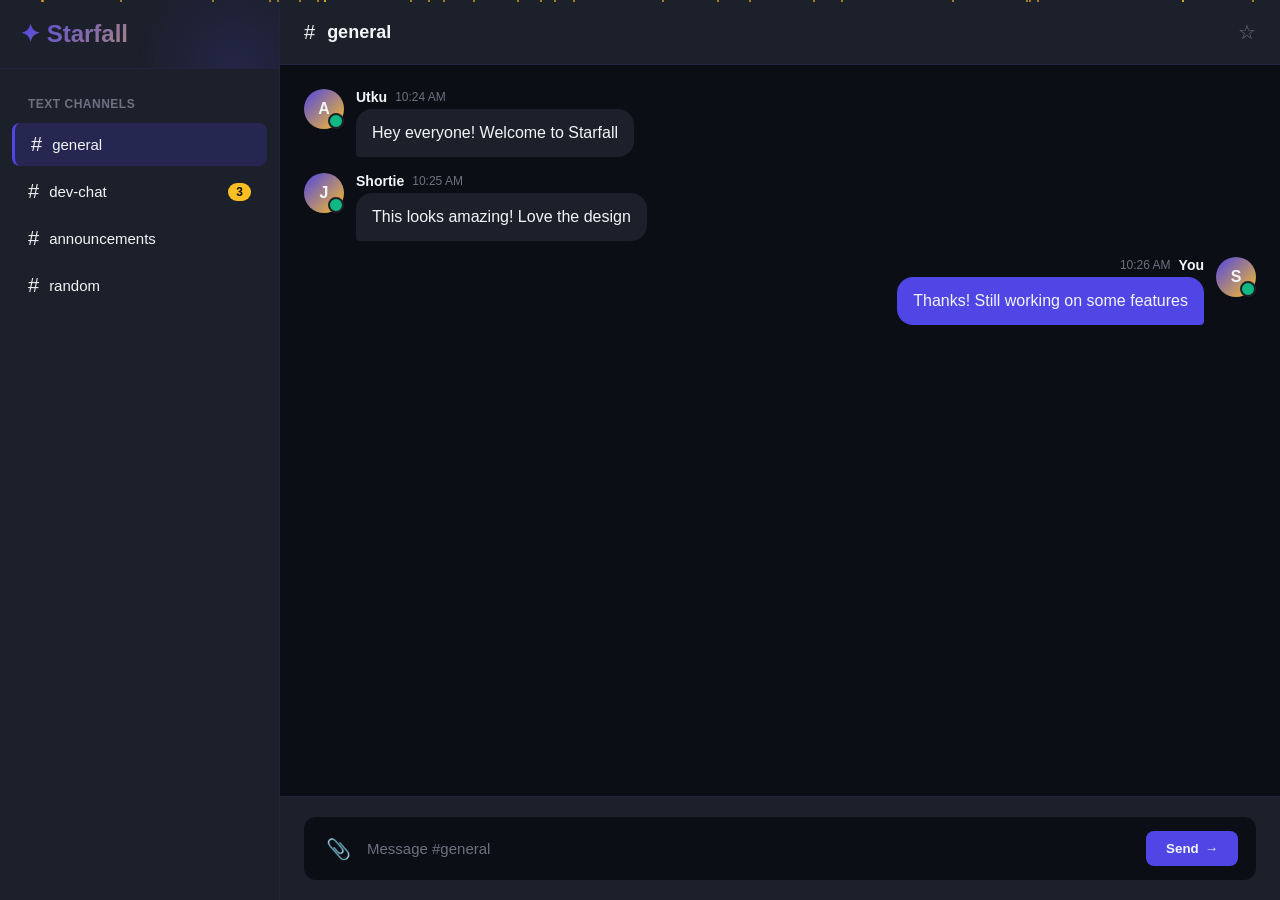
==== frontend/chat/index.html @ a6692fc6 "Finished making the Front-end for the chat :>" ====
<!DOCTYPE html>
<html lang="en">
<head>
    <meta charset="UTF-8">
    <meta name="viewport" content="width=device-width, initial-scale=1.0">
    <title>Starfall</title>
    <link rel="stylesheet" href="style.css">
</head>
<body>
    <div class="starfall-bg" id="starfallBg"></div>

    <div class="container">
        <!-- Sidebar -->
        <div class="sidebar">
            <div class="sidebar-header" onclick="toggleView()">
                <div class="app-title">✦ Starfall</div>
            </div>
            <div class="channels-list" id="sidebarContent">
                <!-- Channels View -->
                <div id="channelsView">
                    <div class="section-header">Text Channels</div>
                    <div class="channel-item active" onclick="switchChannel(this, 'general')">
                        <span class="channel-icon">#</span>
                        <span class="channel-name">general</span>
                    </div>
                    <div class="channel-item" onclick="switchChannel(this, 'dev-chat')">
                        <span class="channel-icon">#</span>
                        <span class="channel-name">dev-chat</span>
                        <span class="notification-badge">3</span>
                    </div>
                    <div class="channel-item" onclick="switchChannel(this, 'announcements')">
                        <span class="channel-icon">#</span>
                        <span class="channel-name">announcements</span>
                    </div>
                    <div class="channel-item" onclick="switchChannel(this, 'random')">
                        <span class="channel-icon">#</span>
                        <span class="channel-name">random</span>
                    </div>
                </div>

                <!-- DMs View -->
                <div id="dmsView" style="display: none;">
                    <button class="add-friend-btn" onclick="openAddFriendModal()">
                        <span>+</span>
                        <span>Add Friend</span>
                    </button>
                    
                    <div class="section-header">Direct Messages</div>
                    <div class="dm-item" onclick="openDM(this, 'Utku', 'online')">
                        <div class="dm-avatar online">A</div>
                        <span class="dm-name">Utku</span>
                        <span class="notification-badge">2</span>
                    </div>
                    <div class="dm-item" onclick="openDM(this, 'Shortie', 'online')">
                        <div class="dm-avatar online">J</div>
                        <span class="dm-name">Shortie</span>
                    </div>
                    <div class="dm-item" onclick="openDM(this, 'Merc', 'offline')">
                        <div class="dm-avatar offline">T</div>
                        <span class="dm-name">Merc</span>
                    </div>

                    <div class="section-header" style="margin-top: 24px;">Profile</div>
                    <div class="dm-item" onclick="openProfileModal()">
                        <div class="dm-avatar online">S</div>
                        <span class="dm-name">Edit Profile</span>
                    </div>
                </div>
            </div>
        </div>

        <!-- Chat Area -->
        <div class="chat-area">
            <!-- Server Chat View -->
            <div class="view-container" id="serverView">
                <div class="chat-header">
                    <span class="channel-icon">#</span>
                    <span class="chat-header-title" id="channelTitle">general</span>
                    <div class="star-icon" onclick="toggleStar(this)">☆</div>
                </div>

                <div class="messages-container" id="serverMessages">
                    <!-- Sample Messages -->
                    <div class="message">
                        <div class="avatar">A</div>
                        <div class="message-content">
                            <div class="message-header">
                                <span class="username">Utku</span>
                                <span class="timestamp">10:24 AM</span>
                            </div>
                            <div class="message-bubble">
                                Hey everyone! Welcome to Starfall 
                            </div>
                        </div>
                    </div>

                    <div class="message">
                        <div class="avatar">J</div>
                        <div class="message-content">
                            <div class="message-header">
                                <span class="username">Shortie</span>
                                <span class="timestamp">10:25 AM</span>
                            </div>
                            <div class="message-bubble">
                                This looks amazing! Love the design
                            </div>
                        </div>
                    </div>

                    <div class="message own">
                        <div class="avatar">S</div>
                        <div class="message-content">
                            <div class="message-header">
                                <span class="username">You</span>
                                <span class="timestamp">10:26 AM</span>
                            </div>
                            <div class="message-bubble">
                                Thanks! Still working on some features
                            </div>
                        </div>
                    </div>

                    <div class="typing-indicator" id="serverTyping">
                        <div class="typing-dots">
                            <span></span>
                            <span></span>
                            <span></span>
                        </div>
                    </div>
                </div>

                <div class="input-area">
                    <div class="input-container">
                        <button class="attachment-btn" onclick="handleAttachment()">📎</button>
                        <input 
                            type="text" 
                            class="message-input" 
                            placeholder="Message #general"
                            id="serverInput"
                            onkeypress="handleKeyPress(event, 'server')"
                        />
                        <button class="send-btn" onclick="sendMessage('server')">
                            <span>Send</span>
                            <span>→</span>
                        </button>
                    </div>
                </div>
            </div>

            <!-- DM Home View -->
            <div class="view-container hidden" id="dmHomeView">
                <div class="dm-home">
                    <div class="dm-home-content">
                        <div class="dm-home-icon">✦</div>
                        <h2 class="dm-home-title">Welcome to Direct Messages</h2>
                        <p class="dm-home-subtitle">Start a conversation with your friends or add new ones to your network</p>
                        <button class="dm-home-btn" onclick="openAddFriendModal()">Add a Friend</button>
                    </div>
                </div>
            </div>

            <!-- DM Chat View -->
            <div class="view-container hidden" id="dmChatView">
                <div class="chat-header">
                    <div class="dm-avatar online" id="dmHeaderAvatar">A</div>
                    <span class="chat-header-title" id="dmHeaderName">Utku</span>
                    <div class="star-icon" onclick="toggleStar(this)">☆</div>
                </div>

                <div class="messages-container" id="dmMessages">
                    <!-- DM messages will be populated here -->
                    <div class="typing-indicator" id="dmTyping">
                        <div class="typing-dots">
                            <span></span>
                            <span></span>
                            <span></span>
                        </div>
                    </div>
                </div>

                <div class="input-area">
                    <div class="input-container">
                        <button class="attachment-btn" onclick="handleAttachment()">📎</button>
                        <input 
                            type="text" 
                            class="message-input" 
                            placeholder="Message"
                            id="dmInput"
                            onkeypress="handleKeyPress(event, 'dm')"
                        />
                        <button class="send-btn" onclick="sendMessage('dm')">
                            <span>Send</span>
                            <span>→</span>
                        </button>
                    </div>
                </div>
            </div>
        </div>
    </div>

    <!-- Add Friend Modal -->
    <div class="modal" id="addFriendModal">
        <div class="modal-content">
            <div class="modal-header">
                <h2 class="modal-title">Add Friend</h2>
                <button class="modal-close" onclick="closeModal('addFriendModal')">×</button>
            </div>
            <div class="form-group">
                <label class="form-label">Username</label>
                <input type="text" class="form-input" placeholder="Enter username..." id="friendUsername">
            </div>
            <div class="form-group">
                <label class="form-label">Message (Optional)</label>
                <textarea class="form-input form-textarea" placeholder="Say something nice..." id="friendMessage"></textarea>
            </div>
            <div class="modal-actions">
                <button class="btn-secondary" onclick="closeModal('addFriendModal')">Cancel</button>
                <button class="btn-primary" onclick="sendFriendRequest()">Send Request</button>
            </div>
        </div>
    </div>

    <!-- Profile Modal -->
    <div class="modal" id="profileModal">
        <div class="modal-content">
            <div class="modal-header">
                <h2 class="modal-title">Edit Profile</h2>
                <button class="modal-close" onclick="closeModal('profileModal')">×</button>
            </div>
            <div class="profile-section">
                <div class="profile-avatar-large">S</div>
                <div class="profile-info">
                    <h3>Star</h3>
                    <p>Click avatar to change</p>
                </div>
            </div>
            <div class="form-group">
                <label class="form-label">Display Name</label>
                <input type="text" class="form-input" value="Star" id="profileName">
            </div>
            <div class="form-group">
                <label class="form-label">Username</label>
                <input type="text" class="form-input" value="star#1234" id="profileUsername">
            </div>
            <div class="form-group">
                <label class="form-label">Bio</label>
                <textarea class="form-input form-textarea" placeholder="Tell us about yourself..." id="profileBio">Building cool stuff ✨</textarea>
            </div>
            <div class="form-group">
                <label class="form-label">Status</label>
                <input type="text" class="form-input" placeholder="What's on your mind?" id="profileStatus" value="Coding under the stars">
            </div>
            <div class="modal-actions">
                <button class="btn-secondary" onclick="closeModal('profileModal')">Cancel</button>
                <button class="btn-primary" onclick="saveProfile()">Save Changes</button>
            </div>
        </div>
    </div>


    <script src="index.js"></script>
</body>
</html>
---- frontend/chat/style.css ----
* {
            margin: 0;
            padding: 0;
            box-sizing: border-box;
        }

        body {
            font-family: -apple-system, BlinkMacSystemFont, 'Segoe UI', 'Roboto', 'Helvetica Neue', Arial, sans-serif;
            background: #0B0E14;
            color: #F3F4F6;
            overflow: hidden;
            height: 100vh;
        }

        .container {
            display: flex;
            height: 100vh;
        }

        /* Sidebar */
        .sidebar {
            width: 280px;
            background: #1C202B;
            display: flex;
            flex-direction: column;
            border-right: 1px solid rgba(79, 70, 229, 0.1);
        }

        .sidebar-header {
            padding: 20px;
            border-bottom: 1px solid rgba(79, 70, 229, 0.1);
            position: relative;
            overflow: hidden;
            cursor: pointer;
            transition: all 0.3s ease;
        }

        .sidebar-header:hover {
            background: rgba(79, 70, 229, 0.05);
        }

        .sidebar-header::before {
            content: '';
            position: absolute;
            top: -50%;
            right: -20%;
            width: 200px;
            height: 200px;
            background: radial-gradient(circle, rgba(79, 70, 229, 0.15) 0%, transparent 70%);
            animation: starfall 8s ease-in-out infinite;
        }

        @keyframes starfall {
            0%, 100% { transform: translate(0, 0) scale(1); opacity: 0.3; }
            50% { transform: translate(-30px, 40px) scale(1.2); opacity: 0.6; }
        }

        .app-title {
            font-size: 24px;
            font-weight: 700;
            background: linear-gradient(135deg, #4F46E5 0%, #FBBF24 100%);
            -webkit-background-clip: text;
            -webkit-text-fill-color: transparent;
            background-clip: text;
            position: relative;
            z-index: 1;
        }

        .channels-list {
            flex: 1;
            overflow-y: auto;
            padding: 12px;
        }

        .section-header {
            padding: 8px 16px;
            font-size: 12px;
            font-weight: 600;
            color: #6B7280;
            text-transform: uppercase;
            letter-spacing: 0.5px;
            margin-top: 8px;
        }

        .channel-item, .dm-item {
            padding: 10px 16px;
            margin: 4px 0;
            border-radius: 8px;
            cursor: pointer;
            transition: all 0.2s ease;
            display: flex;
            align-items: center;
            gap: 10px;
            position: relative;
        }

        .channel-item:hover, .dm-item:hover {
            background: rgba(79, 70, 229, 0.1);
        }

        .channel-item.active, .dm-item.active {
            background: rgba(79, 70, 229, 0.2);
            border-left: 3px solid #4F46E5;
        }

        .channel-icon {
            font-size: 20px;
        }

        .channel-name, .dm-name {
            font-size: 15px;
            font-weight: 500;
        }

        .notification-badge {
            margin-left: auto;
            background: #FBBF24;
            color: #0B0E14;
            padding: 2px 8px;
            border-radius: 10px;
            font-size: 12px;
            font-weight: 600;
        }

        .dm-avatar {
            width: 32px;
            height: 32px;
            border-radius: 50%;
            background: linear-gradient(135deg, #4F46E5, #FBBF24);
            display: flex;
            align-items: center;
            justify-content: center;
            font-weight: 600;
            font-size: 14px;
            flex-shrink: 0;
            position: relative;
        }

        .dm-avatar.online::after {
            content: '';
            position: absolute;
            width: 10px;
            height: 10px;
            background: #10B981;
            border: 2px solid #1C202B;
            border-radius: 50%;
            bottom: -2px;
            right: -2px;
        }

        .dm-avatar.offline::after {
            content: '';
            position: absolute;
            width: 10px;
            height: 10px;
            background: #6B7280;
            border: 2px solid #1C202B;
            border-radius: 50%;
            bottom: -2px;
            right: -2px;
        }

        .add-friend-btn {
            margin: 12px;
            padding: 10px 16px;
            background: #4F46E5;
            border: none;
            border-radius: 8px;
            color: #F3F4F6;
            font-weight: 600;
            cursor: pointer;
            transition: all 0.2s ease;
            display: flex;
            align-items: center;
            justify-content: center;
            gap: 8px;
        }

        .add-friend-btn:hover {
            background: #4338CA;
            transform: translateY(-1px);
            box-shadow: 0 4px 12px rgba(79, 70, 229, 0.3);
        }

        /* Main Chat Area */
        .chat-area {
            flex: 1;
            display: flex;
            flex-direction: column;
            background: #0B0E14;
        }

        .view-container {
            flex: 1;
            display: flex;
            flex-direction: column;
        }

        .view-container.hidden {
            display: none;
        }

        .chat-header {
            padding: 20px 24px;
            background: #1C202B;
            border-bottom: 1px solid rgba(79, 70, 229, 0.1);
            display: flex;
            align-items: center;
            gap: 12px;
        }

        .chat-header-title {
            font-size: 18px;
            font-weight: 600;
        }

        .star-icon {
            margin-left: auto;
            cursor: pointer;
            font-size: 20px;
            color: #6B7280;
            transition: all 0.2s ease;
        }

        .star-icon:hover {
            color: #FBBF24;
            transform: scale(1.1);
        }

        .star-icon.starred {
            color: #FBBF24;
        }

        /* Messages Container */
        .messages-container {
            flex: 1;
            overflow-y: auto;
            padding: 24px;
            display: flex;
            flex-direction: column;
            gap: 16px;
        }

        .messages-container::-webkit-scrollbar {
            width: 8px;
        }

        .messages-container::-webkit-scrollbar-track {
            background: transparent;
        }

        .messages-container::-webkit-scrollbar-thumb {
            background: rgba(79, 70, 229, 0.3);
            border-radius: 4px;
        }

        .messages-container::-webkit-scrollbar-thumb:hover {
            background: rgba(79, 70, 229, 0.5);
        }

        /* Message Bubble */
        .message {
            display: flex;
            gap: 12px;
            animation: fadeIn 0.3s ease;
        }

        @keyframes fadeIn {
            from { opacity: 0; transform: translateY(10px); }
            to { opacity: 1; transform: translateY(0); }
        }

        .message.own {
            flex-direction: row-reverse;
        }

        .avatar {
            width: 40px;
            height: 40px;
            border-radius: 50%;
            background: linear-gradient(135deg, #4F46E5, #FBBF24);
            display: flex;
            align-items: center;
            justify-content: center;
            font-weight: 600;
            flex-shrink: 0;
            position: relative;
        }

        .avatar::after {
            content: '';
            position: absolute;
            width: 12px;
            height: 12px;
            background: #10B981;
            border: 2px solid #1C202B;
            border-radius: 50%;
            bottom: 0;
            right: 0;
        }

        .message-content {
            max-width: 60%;
        }

        .message.own .message-content {
            display: flex;
            flex-direction: column;
            align-items: flex-end;
        }

        .message-header {
            display: flex;
            align-items: center;
            gap: 8px;
            margin-bottom: 4px;
        }

        .message.own .message-header {
            flex-direction: row-reverse;
        }

        .username {
            font-weight: 600;
            font-size: 14px;
        }

        .timestamp {
            font-size: 12px;
            color: #6B7280;
        }

        .message-bubble {
            background: #1C202B;
            padding: 12px 16px;
            border-radius: 16px;
            line-height: 1.5;
            position: relative;
        }

        .message.own .message-bubble {
            background: #4F46E5;
            border-bottom-right-radius: 4px;
        }

        .message:not(.own) .message-bubble {
            border-bottom-left-radius: 4px;
        }

        /* Input Area */
        .input-area {
            padding: 20px 24px;
            background: #1C202B;
            border-top: 1px solid rgba(79, 70, 229, 0.1);
        }

        .input-container {
            display: flex;
            gap: 12px;
            align-items: center;
            background: #0B0E14;
            border-radius: 12px;
            padding: 12px 16px;
            border: 2px solid transparent;
            transition: all 0.2s ease;
        }

        .input-container:focus-within {
            border-color: #4F46E5;
            box-shadow: 0 0 0 3px rgba(79, 70, 229, 0.1);
        }

        .message-input {
            flex: 1;
            background: transparent;
            border: none;
            outline: none;
            color: #F3F4F6;
            font-size: 15px;
        }

        .message-input::placeholder {
            color: #6B7280;
        }

        .attachment-btn {
            background: transparent;
            border: none;
            color: #6B7280;
            cursor: pointer;
            font-size: 20px;
            transition: all 0.2s ease;
            padding: 4px;
        }

        .attachment-btn:hover {
            color: #4F46E5;
            transform: scale(1.1);
        }

        .send-btn {
            background: #4F46E5;
            border: none;
            color: #F3F4F6;
            padding: 10px 20px;
            border-radius: 8px;
            cursor: pointer;
            font-weight: 600;
            transition: all 0.2s ease;
            display: flex;
            align-items: center;
            gap: 6px;
        }

        .send-btn:hover {
            background: #4338CA;
            transform: translateY(-1px);
            box-shadow: 0 4px 12px rgba(79, 70, 229, 0.3);
        }

        .send-btn:active {
            transform: translateY(0);
        }

        /* Typing Indicator */
        .typing-indicator {
            display: none;
            padding: 8px 16px;
            background: #1C202B;
            border-radius: 16px;
            width: fit-content;
            margin-left: 52px;
        }

        .typing-indicator.active {
            display: block;
        }

        .typing-dots {
            display: flex;
            gap: 4px;
            align-items: center;
        }

        .typing-dots span {
            width: 8px;
            height: 8px;
            background: #6B7280;
            border-radius: 50%;
            animation: typing 1.4s infinite;
        }

        .typing-dots span:nth-child(2) {
            animation-delay: 0.2s;
        }

        .typing-dots span:nth-child(3) {
            animation-delay: 0.4s;
        }

        @keyframes typing {
            0%, 60%, 100% { transform: translateY(0); opacity: 0.5; }
            30% { transform: translateY(-8px); opacity: 1; }
        }

        /* DM Home View */
        .dm-home {
            flex: 1;
            display: flex;
            align-items: center;
            justify-content: center;
            padding: 40px;
        }

        .dm-home-content {
            text-align: center;
            max-width: 500px;
        }

        .dm-home-icon {
            font-size: 80px;
            margin-bottom: 24px;
            background: linear-gradient(135deg, #4F46E5 0%, #FBBF24 100%);
            -webkit-background-clip: text;
            -webkit-text-fill-color: transparent;
            background-clip: text;
        }

        .dm-home-title {
            font-size: 28px;
            font-weight: 700;
            margin-bottom: 12px;
        }

        .dm-home-subtitle {
            font-size: 16px;
            color: #6B7280;
            margin-bottom: 32px;
        }

        .dm-home-btn {
            padding: 12px 24px;
            background: #4F46E5;
            border: none;
            border-radius: 8px;
            color: #F3F4F6;
            font-weight: 600;
            cursor: pointer;
            transition: all 0.2s ease;
            font-size: 15px;
        }

        .dm-home-btn:hover {
            background: #4338CA;
            transform: translateY(-1px);
            box-shadow: 0 4px 12px rgba(79, 70, 229, 0.3);
        }

        /* Modal */
        .modal {
            display: none;
            position: fixed;
            top: 0;
            left: 0;
            width: 100%;
            height: 100%;
            background: rgba(11, 14, 20, 0.8);
            backdrop-filter: blur(4px);
            z-index: 1000;
            align-items: center;
            justify-content: center;
        }

        .modal.active {
            display: flex;
        }

        .modal-content {
            background: #1C202B;
            border-radius: 16px;
            padding: 32px;
            max-width: 500px;
            width: 90%;
            border: 1px solid rgba(79, 70, 229, 0.2);
            animation: modalSlide 0.3s ease;
        }

        @keyframes modalSlide {
            from { opacity: 0; transform: translateY(-20px); }
            to { opacity: 1; transform: translateY(0); }
        }

        .modal-header {
            display: flex;
            justify-content: space-between;
            align-items: center;
            margin-bottom: 24px;
        }

        .modal-title {
            font-size: 24px;
            font-weight: 700;
        }

        .modal-close {
            background: transparent;
            border: none;
            color: #6B7280;
            font-size: 24px;
            cursor: pointer;
            transition: all 0.2s ease;
        }

        .modal-close:hover {
            color: #F3F4F6;
            transform: rotate(90deg);
        }

        .form-group {
            margin-bottom: 20px;
        }

        .form-label {
            display: block;
            margin-bottom: 8px;
            font-weight: 600;
            font-size: 14px;
            color: #F3F4F6;
        }

        .form-input {
            width: 100%;
            padding: 12px 16px;
            background: #0B0E14;
            border: 2px solid transparent;
            border-radius: 8px;
            color: #F3F4F6;
            font-size: 15px;
            transition: all 0.2s ease;
        }

        .form-input:focus {
            outline: none;
            border-color: #4F46E5;
            box-shadow: 0 0 0 3px rgba(79, 70, 229, 0.1);
        }

        .form-input::placeholder {
            color: #6B7280;
        }

        .form-textarea {
            resize: vertical;
            min-height: 100px;
            font-family: inherit;
        }

        .modal-actions {
            display: flex;
            gap: 12px;
            justify-content: flex-end;
            margin-top: 24px;
        }

        .btn-secondary {
            padding: 10px 20px;
            background: transparent;
            border: 2px solid #6B7280;
            border-radius: 8px;
            color: #F3F4F6;
            font-weight: 600;
            cursor: pointer;
            transition: all 0.2s ease;
        }

        .btn-secondary:hover {
            border-color: #F3F4F6;
        }

        .btn-primary {
            padding: 10px 20px;
            background: #4F46E5;
            border: none;
            border-radius: 8px;
            color: #F3F4F6;
            font-weight: 600;
            cursor: pointer;
            transition: all 0.2s ease;
        }

        .btn-primary:hover {
            background: #4338CA;
            transform: translateY(-1px);
            box-shadow: 0 4px 12px rgba(79, 70, 229, 0.3);
        }

        /* Profile Section */
        .profile-section {
            display: flex;
            align-items: center;
            gap: 20px;
            margin-bottom: 24px;
        }

        .profile-avatar-large {
            width: 100px;
            height: 100px;
            border-radius: 50%;
            background: linear-gradient(135deg, #4F46E5, #FBBF24);
            display: flex;
            align-items: center;
            justify-content: center;
            font-weight: 700;
            font-size: 40px;
            position: relative;
            cursor: pointer;
        }

        .profile-avatar-large:hover::after {
            content: '✎';
            position: absolute;
            width: 100%;
            height: 100%;
            background: rgba(11, 14, 20, 0.8);
            border-radius: 50%;
            display: flex;
            align-items: center;
            justify-content: center;
            font-size: 32px;
        }

        .profile-info h3 {
            font-size: 24px;
            margin-bottom: 4px;
        }

        .profile-info p {
            color: #6B7280;
            font-size: 14px;
        }

        /* Starfall background effect */
        .starfall-bg {
            position: fixed;
            top: 0;
            left: 0;
            width: 100%;
            height: 100%;
            pointer-events: none;
            z-index: 0;
            overflow: hidden;
        }

        .star {
            position: absolute;
            width: 2px;
            height: 2px;
            background: rgba(251, 191, 36, 0.8);
            border-radius: 50%;
            animation: fall linear infinite;
        }

        @keyframes fall {
            to {
                transform: translateY(100vh);
                opacity: 0;
            }
        }

        /* Friend Request */
        .friend-request {
            background: #1C202B;
            border-radius: 12px;
            padding: 16px;
            display: flex;
            align-items: center;
            gap: 12px;
            margin-bottom: 16px;
        }

        .friend-request-info {
            flex: 1;
        }

        .friend-request-name {
            font-weight: 600;
            margin-bottom: 4px;
        }

        .friend-request-status {
            font-size: 13px;
            color: #6B7280;
        }

        .friend-request-actions {
            display: flex;
            gap: 8px;
        }

        .btn-accept {
            padding: 8px 16px;
            background: #10B981;
            border: none;
            border-radius: 6px;
            color: #F3F4F6;
            font-weight: 600;
            cursor: pointer;
            transition: all 0.2s ease;
        }

        .btn-accept:hover {
            background: #059669;
        }

        .btn-decline {
            padding: 8px 16px;
            background: #EF4444;
            border: none;
            border-radius: 6px;
            color: #F3F4F6;
            font-weight: 600;
            cursor: pointer;
            transition: all 0.2s ease;
        }

        .btn-decline:hover {
            background: #DC2626;
        }
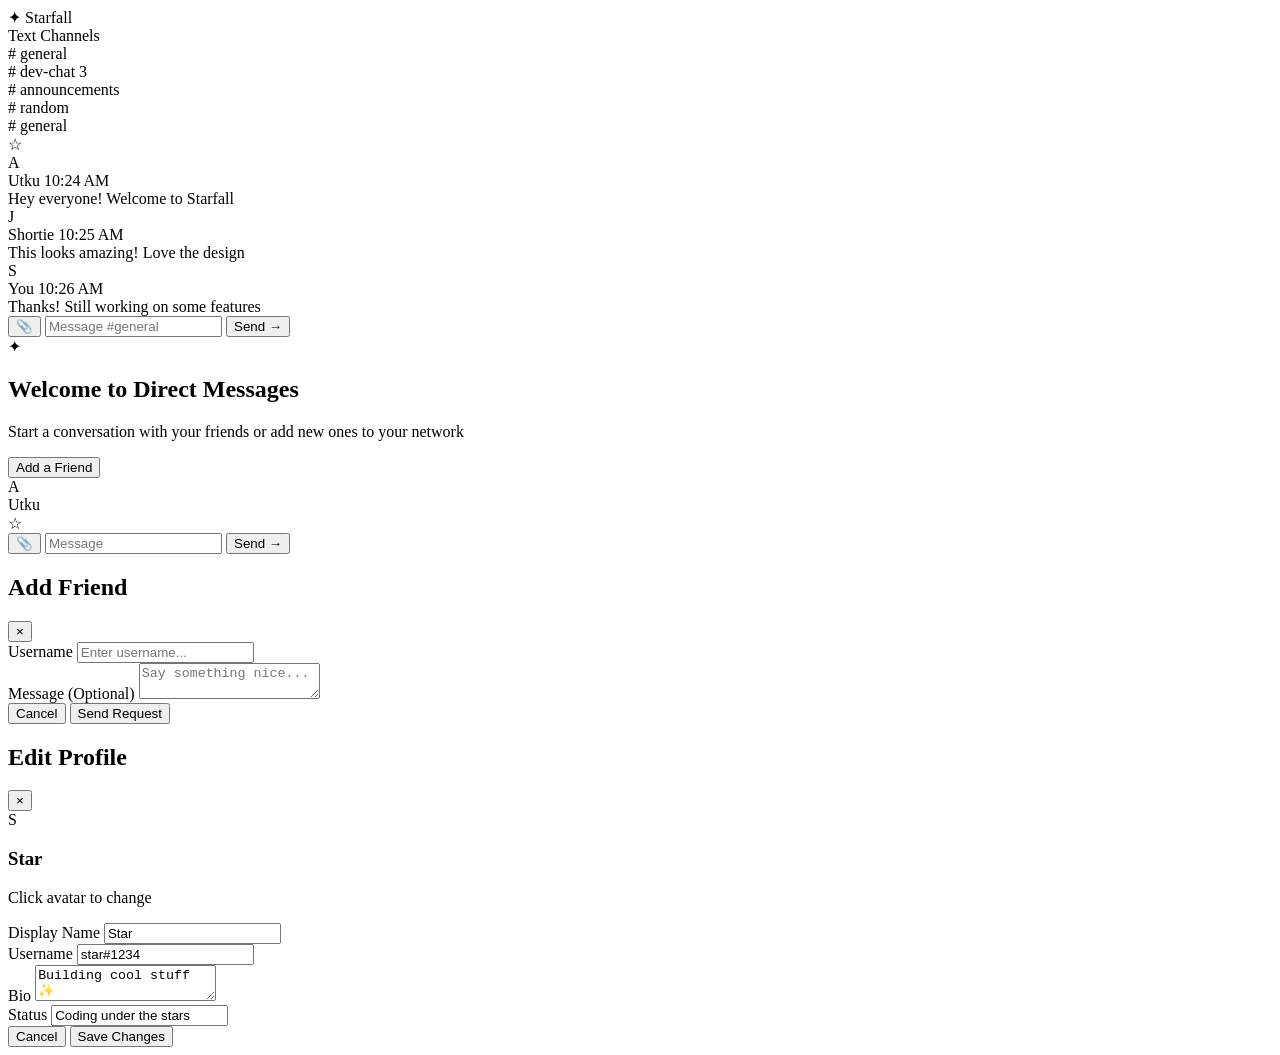
==== commit 9a3d95b2: "PLEASE VERCEL SEE MY CSS" ====
--- a/frontend/chat/index.html
+++ b/frontend/chat/index.html
@@ -4,7 +4,7 @@
     <meta charset="UTF-8">
     <meta name="viewport" content="width=device-width, initial-scale=1.0">
     <title>Starfall</title>
-    <link rel="stylesheet" href="style.css">
+    <link rel="stylesheet" href="chat/style.css">
 </head>
 <body>
     <div class="starfall-bg" id="starfallBg"></div>
@@ -258,6 +258,6 @@
     </div>
 
 
-    <script src="index.js"></script>
+    <script src="chat/script.js"></script>
 </body>
 </html>
